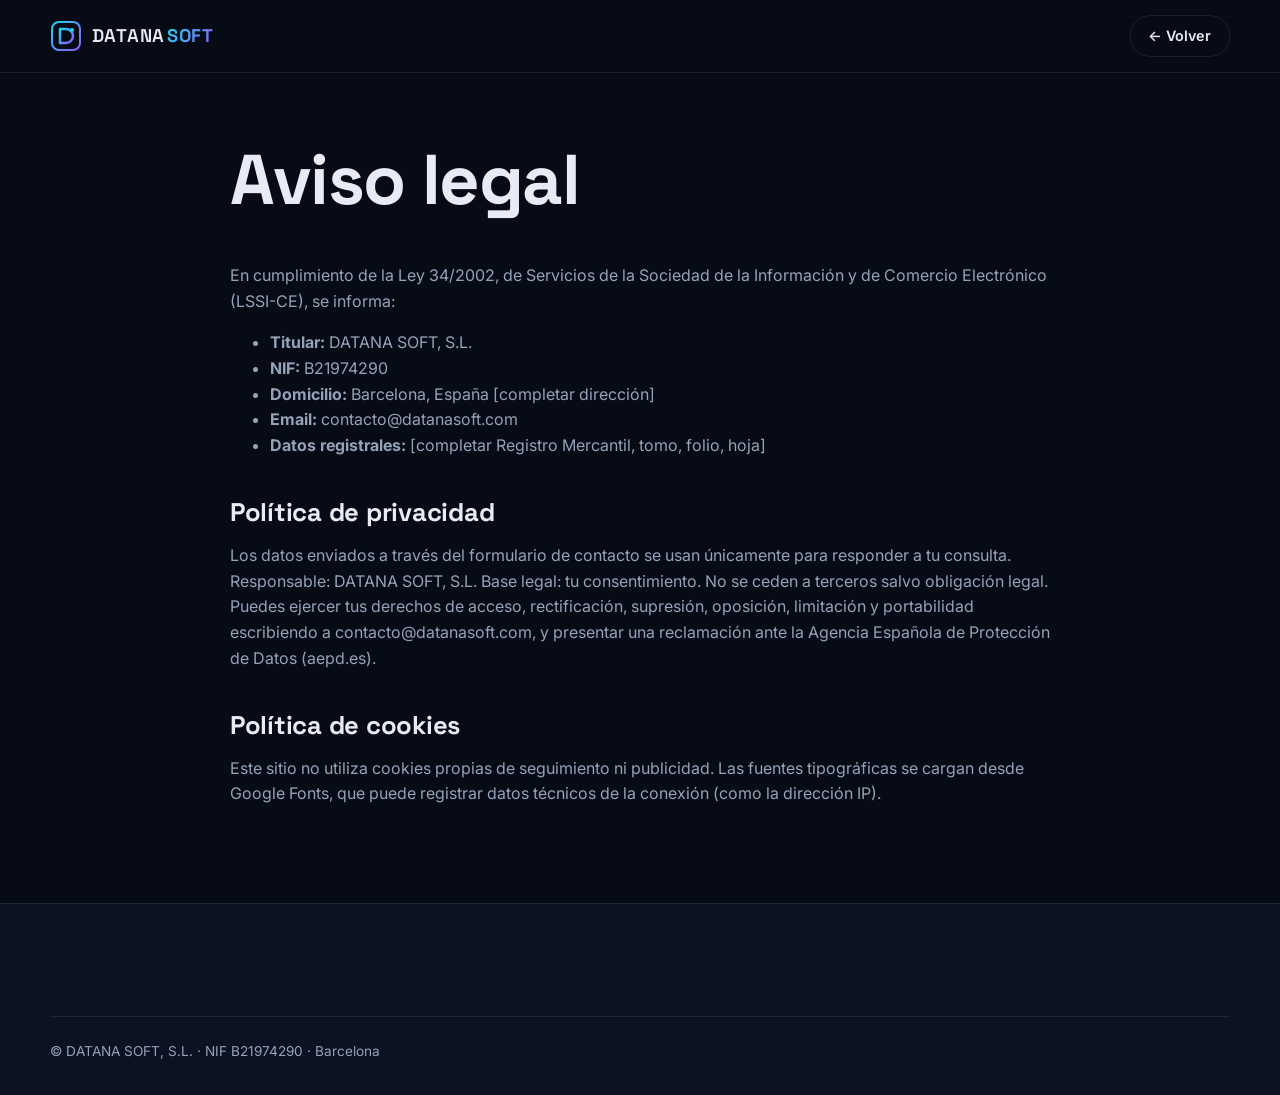
==== legal.html @ d0480a1d "Web inicial DATANA SOFT + despliegue a GitHub Pages Co-Authored-By: Claude Opus 5.5 <noreply@anthrop" ====
<!DOCTYPE html>
<html lang="es">
<head>
  <meta charset="UTF-8" />
  <meta name="viewport" content="width=device-width, initial-scale=1.0" />
  <title>Aviso legal · DATANA SOFT</title>
  <link rel="icon" href="assets/favicon.svg" type="image/svg+xml" />
  <link href="https://fonts.googleapis.com/css2?family=Inter:wght@400;500;600&family=Space+Grotesk:wght@500;600;700&display=swap" rel="stylesheet" />
  <link rel="stylesheet" href="styles.css" />
</head>
<body>
  <header class="nav is-scrolled">
    <div class="container nav__inner">
      <a href="index.html" class="logo"><img src="assets/logo.svg" alt="" width="32" height="32" /><span>DATANA<b>SOFT</b></span></a>
      <a href="index.html" class="btn btn--ghost btn--sm">← Volver</a>
    </div>
  </header>

  <main class="container legal">
    <!-- PLANTILLA: revísala con tu asesor antes de publicarla como definitiva -->
    <h1>Aviso legal</h1>
    <p>En cumplimiento de la Ley 34/2002, de Servicios de la Sociedad de la Información y de Comercio Electrónico (LSSI-CE), se informa:</p>
    <ul>
      <li><b>Titular:</b> DATANA SOFT, S.L.</li>
      <li><b>NIF:</b> B21974290</li>
      <li><b>Domicilio:</b> Barcelona, España [completar dirección]</li>
      <li><b>Email:</b> contacto@datanasoft.com</li>
      <li><b>Datos registrales:</b> [completar Registro Mercantil, tomo, folio, hoja]</li>
    </ul>

    <h2 id="privacidad">Política de privacidad</h2>
    <p>Los datos enviados a través del formulario de contacto se usan únicamente para responder a tu consulta. Responsable: DATANA SOFT, S.L. Base legal: tu consentimiento. No se ceden a terceros salvo obligación legal. Puedes ejercer tus derechos de acceso, rectificación, supresión, oposición, limitación y portabilidad escribiendo a contacto@datanasoft.com, y presentar una reclamación ante la Agencia Española de Protección de Datos (aepd.es).</p>

    <h2 id="cookies">Política de cookies</h2>
    <p>Este sitio no utiliza cookies propias de seguimiento ni publicidad. Las fuentes tipográficas se cargan desde Google Fonts, que puede registrar datos técnicos de la conexión (como la dirección IP).</p>
  </main>

  <footer class="footer">
    <div class="container footer__bottom">© DATANA SOFT, S.L. · NIF B21974290 · Barcelona</div>
  </footer>
</body>
</html>
---- styles.css ----
/* =========================================================
   DATANA SOFT — estilos
   Cambia los colores de marca en :root
   ========================================================= */
:root {
  --bg: #070b16;
  --bg-alt: #0c1222;
  --surface: #111a2e;
  --border: rgba(148, 163, 184, 0.14);
  --text: #e6ebf5;
  --muted: #94a3b8;
  --c1: #22d3ee;   /* cian */
  --c2: #8b5cf6;   /* violeta */
  --grad: linear-gradient(120deg, var(--c1), var(--c2));
  --radius: 18px;
  --maxw: 1180px;
  --font: "Inter", system-ui, sans-serif;
  --font-head: "Space Grotesk", "Inter", sans-serif;
}

*, *::before, *::after { box-sizing: border-box; }
html { scroll-behavior: smooth; }
body {
  margin: 0;
  font-family: var(--font);
  background: var(--bg);
  color: var(--text);
  line-height: 1.6;
  -webkit-font-smoothing: antialiased;
}
img { max-width: 100%; display: block; }
a { color: inherit; text-decoration: none; }
h1, h2, h3, h4 { font-family: var(--font-head); line-height: 1.15; margin: 0 0 .6em; }
h1 { font-size: clamp(2.4rem, 5.5vw, 4.4rem); letter-spacing: -0.02em; }
h2 { font-size: clamp(1.8rem, 3.6vw, 2.8rem); letter-spacing: -0.01em; }
h3 { font-size: 1.25rem; }
p { margin: 0 0 1em; }

.container { width: min(100% - 2.5rem, var(--maxw)); margin-inline: auto; }
.grad { background: var(--grad); -webkit-background-clip: text; background-clip: text; color: transparent; }
.eyebrow {
  text-transform: uppercase; letter-spacing: .18em; font-size: .78rem;
  font-weight: 600; color: var(--c1); margin-bottom: 1rem;
}
.lead { font-size: 1.15rem; color: var(--muted); max-width: 640px; }

/* ---------- Botones ---------- */
.btn {
  display: inline-flex; align-items: center; justify-content: center;
  padding: .9rem 1.6rem; border-radius: 999px; font-weight: 600;
  border: 1px solid transparent; cursor: pointer; font: inherit; font-weight: 600;
  transition: transform .2s, box-shadow .2s, background .2s;
}
.btn--primary { background: var(--grad); color: #050814; }
.btn--primary:hover { transform: translateY(-2px); box-shadow: 0 10px 30px -8px rgba(34, 211, 238, .55); }
.btn--ghost { border-color: var(--border); color: var(--text); }
.btn--ghost:hover { border-color: var(--c1); }
.btn--sm { padding: .55rem 1.1rem; font-size: .9rem; }

/* ---------- Navegación ---------- */
.nav {
  position: fixed; inset: 0 0 auto; z-index: 50;
  transition: background .3s, border-color .3s;
  border-bottom: 1px solid transparent;
}
.nav.is-scrolled { background: rgba(7, 11, 22, .82); backdrop-filter: blur(14px); border-color: var(--border); }
.nav__inner { display: flex; align-items: center; justify-content: space-between; height: 72px; }
.logo { display: flex; align-items: center; gap: .6rem; font-family: var(--font-head); font-weight: 600; font-size: 1.15rem; letter-spacing: .04em; }
.logo b { background: var(--grad); -webkit-background-clip: text; background-clip: text; color: transparent; margin-left: 2px; }
.nav__links { display: flex; align-items: center; gap: 1.8rem; font-size: .95rem; }
.nav__links a:not(.btn) { color: var(--muted); transition: color .2s; }
.nav__links a:not(.btn):hover { color: var(--text); }
.nav__toggle { display: none; background: none; border: 0; cursor: pointer; padding: 8px; }
.nav__toggle span { display: block; width: 22px; height: 2px; background: var(--text); margin: 5px 0; transition: .3s; }

/* ---------- Hero ---------- */
.hero { position: relative; min-height: 100vh; display: flex; align-items: center; overflow: hidden; padding: 120px 0 80px; }
#heroCanvas { position: absolute; inset: 0; width: 100%; height: 100%; }
.hero::after {
  content: ""; position: absolute; inset: 0; pointer-events: none;
  background: radial-gradient(ellipse at 20% 50%, rgba(7,11,22,.9) 0%, rgba(7,11,22,.4) 55%, transparent 80%);
}
.hero__content { position: relative; z-index: 2; }
.hero h1 { max-width: 820px; }
.hero__ctas { display: flex; gap: 1rem; flex-wrap: wrap; margin: 2rem 0 3.5rem; }
.hero__stats { list-style: none; padding: 0; margin: 0; display: flex; gap: 3rem; flex-wrap: wrap; }
.hero__stats strong { display: block; font-family: var(--font-head); font-size: 2.2rem; }
.hero__stats span { color: var(--muted); font-size: .9rem; }

/* ---------- Secciones ---------- */
.section { padding: 110px 0; }
.section--alt { background: var(--bg-alt); }
.section__head { max-width: 720px; margin-bottom: 3.5rem; }
.section__sub { color: var(--muted); }
.grid { display: grid; gap: 1.5rem; }
.grid--3 { grid-template-columns: repeat(3, 1fr); }

.card, .service, .domain {
  background: var(--surface); border: 1px solid var(--border); border-radius: var(--radius);
  padding: 2rem; transition: transform .3s, border-color .3s;
}
.card:hover, .service:hover, .domain:hover { transform: translateY(-4px); border-color: rgba(34, 211, 238, .4); }
.card p, .service p, .domain p { color: var(--muted); }
.card__icon {
  width: 48px; height: 48px; border-radius: 12px; display: grid; place-items: center;
  background: rgba(34, 211, 238, .1); color: var(--c1); font-size: 1.3rem; margin-bottom: 1.4rem;
}
.service { display: flex; flex-direction: column; }
.service__tag { font-size: .8rem; color: var(--c1); font-weight: 600; letter-spacing: .08em; margin-bottom: 1rem; }
.service ul { padding: 0; margin: 0 0 1.6rem; list-style: none; }
.service li { padding: .45rem 0 .45rem 1.4rem; position: relative; font-size: .95rem; border-top: 1px solid var(--border); }
.service li::before { content: ""; position: absolute; left: 0; top: 1rem; width: 8px; height: 8px; border-radius: 2px; background: var(--grad); }
.link { margin-top: auto; color: var(--c1); font-weight: 600; }
.link:hover { text-decoration: underline; }

.domain h3 { font-size: 1.5rem; }
.domain { position: relative; overflow: hidden; }
.domain::before {
  content: ""; position: absolute; inset: 0 0 auto; height: 3px; background: var(--grad);
  transform: scaleX(0); transform-origin: left; transition: transform .4s;
}
.domain:hover::before { transform: scaleX(1); }

/* ---------- Banda ---------- */
.band { border-block: 1px solid var(--border); overflow: hidden; padding: 1.4rem 0; background: var(--bg-alt); }
.band__track { display: flex; gap: 2.5rem; width: max-content; animation: marquee 30s linear infinite; font-family: var(--font-head); font-size: 1.4rem; letter-spacing: .1em; color: var(--muted); white-space: nowrap; }
.band__track span:nth-child(4n+1) { color: var(--text); }
@keyframes marquee { to { transform: translateX(-50%); } }

/* ---------- Metodología ---------- */
.method { display: grid; grid-template-columns: 1.1fr 1fr; gap: 4rem; align-items: center; }
.method__text > p { color: var(--muted); }
.steps { list-style: none; padding: 0; margin: 2rem 0 0; counter-reset: s; }
.steps li {
  counter-increment: s; padding: 1rem 1rem 1rem 3.6rem; position: relative; border-radius: 12px;
  transition: background .4s; cursor: pointer;
}
.steps li::before {
  content: counter(s, decimal-leading-zero); position: absolute; left: 1rem; top: 1rem;
  font-family: var(--font-head); color: var(--muted); font-weight: 600; transition: color .4s;
}
.steps li b { display: block; }
.steps li span { color: var(--muted); font-size: .92rem; }
.steps li.is-active { background: var(--surface); }
.steps li.is-active::before { color: var(--c1); }
.cycle { width: 100%; max-width: 440px; margin-inline: auto; display: block; }
.cycle__ring { fill: none; stroke: var(--border); stroke-width: 2; }
.cycle__progress {
  fill: none; stroke: url(#g1); stroke-width: 4; stroke-linecap: round;
  transform: rotate(-90deg); transform-origin: 200px 200px;
  stroke-dasharray: 942.5; stroke-dashoffset: 942.5; transition: stroke-dashoffset .9s ease;
}
.cycle__node { fill: var(--bg-alt); stroke: var(--border); stroke-width: 2; transition: fill .4s, stroke .4s; }
.cycle__node.is-on { fill: var(--c1); stroke: var(--c1); }
.cycle__label { fill: var(--muted); font: 600 13px var(--font); letter-spacing: .3em; text-anchor: middle; }
.cycle__num { fill: var(--text); font: 700 48px var(--font-head); text-anchor: middle; }

/* ---------- Tecnología ---------- */
.tech { list-style: none; padding: 0; margin: 0; display: flex; flex-wrap: wrap; gap: .9rem; }
.tech li {
  padding: .8rem 1.4rem; border: 1px solid var(--border); border-radius: 999px; background: var(--surface);
  font-weight: 500; transition: border-color .3s, color .3s;
}
.tech li:hover { border-color: var(--c2); color: #c4b5fd; }

/* ---------- Nosotros ---------- */
.about { display: grid; grid-template-columns: 1fr 1.3fr; gap: 4rem; }
.about p { color: var(--muted); font-size: 1.08rem; }

/* ---------- CTA ---------- */
.cta { padding: 40px 0; }
.cta__inner {
  text-align: center; padding: 5rem 2rem; border-radius: 28px; position: relative; overflow: hidden;
  background: radial-gradient(circle at 30% 0%, rgba(34,211,238,.25), transparent 55%),
              radial-gradient(circle at 80% 100%, rgba(139,92,246,.3), transparent 55%), var(--surface);
  border: 1px solid var(--border);
}
.cta__inner h2 { max-width: 680px; margin: 0 auto 2rem; }

/* ---------- Contacto ---------- */
.contact { display: grid; grid-template-columns: 1fr 1.2fr; gap: 4rem; }
.contact > div > p { color: var(--muted); }
.contact__info { list-style: none; padding: 0; margin: 2rem 0 0; }
.contact__info li { padding: 1rem 0; border-top: 1px solid var(--border); display: flex; gap: 1.5rem; }
.contact__info span { color: var(--muted); width: 80px; flex-shrink: 0; }
.contact__info a { color: var(--c1); }
.form { display: grid; gap: 1.1rem; background: var(--surface); padding: 2rem; border-radius: var(--radius); border: 1px solid var(--border); }
.form label { display: grid; gap: .4rem; font-size: .9rem; color: var(--muted); }
.form input, .form textarea {
  font: inherit; color: var(--text); background: var(--bg); border: 1px solid var(--border);
  border-radius: 10px; padding: .8rem 1rem; resize: vertical; transition: border-color .2s;
}
.form input:focus, .form textarea:focus { outline: none; border-color: var(--c1); }
.form__note { margin: 0; font-size: .9rem; color: var(--c1); min-height: 1.2em; }

/* ---------- Footer ---------- */
.footer { border-top: 1px solid var(--border); padding: 4rem 0 2rem; background: var(--bg-alt); }
.footer__grid { display: grid; grid-template-columns: 2fr 1fr 1fr 1fr; gap: 2rem; }
.footer h4 { font-size: .85rem; text-transform: uppercase; letter-spacing: .12em; color: var(--muted); }
.footer__grid a:not(.logo) { display: block; padding: .25rem 0; color: var(--text); opacity: .8; }
.footer__grid a:not(.logo):hover { opacity: 1; color: var(--c1); }
.footer__small { color: var(--muted); margin-top: 1rem; }
.footer__bottom { margin-top: 3rem; padding-top: 1.5rem; border-top: 1px solid var(--border); color: var(--muted); font-size: .85rem; }

/* ---------- Página legal ---------- */
.legal { padding: 140px 0 80px; max-width: 820px; }
.legal h2 { font-size: 1.6rem; margin-top: 2.5rem; }
.legal p, .legal li { color: var(--muted); }

/* ---------- Animación de aparición ---------- */
.reveal { opacity: 0; transform: translateY(28px); transition: opacity .8s ease, transform .8s ease; }
.reveal.is-visible { opacity: 1; transform: none; }

/* ---------- Responsive ---------- */
@media (max-width: 960px) {
  .grid--3 { grid-template-columns: 1fr 1fr; }
  .method, .about, .contact { grid-template-columns: 1fr; gap: 2.5rem; }
  .footer__grid { grid-template-columns: 1fr 1fr; }
}
@media (max-width: 760px) {
  .grid--3 { grid-template-columns: 1fr; }
  .section { padding: 80px 0; }
  .nav__toggle { display: block; }
  .nav__links {
    position: fixed; inset: 72px 0 auto; flex-direction: column; gap: 0; padding: 1rem 1.25rem 1.5rem;
    background: rgba(7, 11, 22, .97); border-bottom: 1px solid var(--border);
    transform: translateY(-120%); transition: transform .35s;
  }
  .nav__links.is-open { transform: none; }
  .nav__links a { padding: .9rem 0; width: 100%; }
  .nav__links .btn { margin-top: .6rem; }
  .hero__stats { gap: 1.8rem; }
}
@media (prefers-reduced-motion: reduce) {
  *, *::before, *::after { animation: none !important; transition: none !important; }
  .reveal { opacity: 1; transform: none; }
}
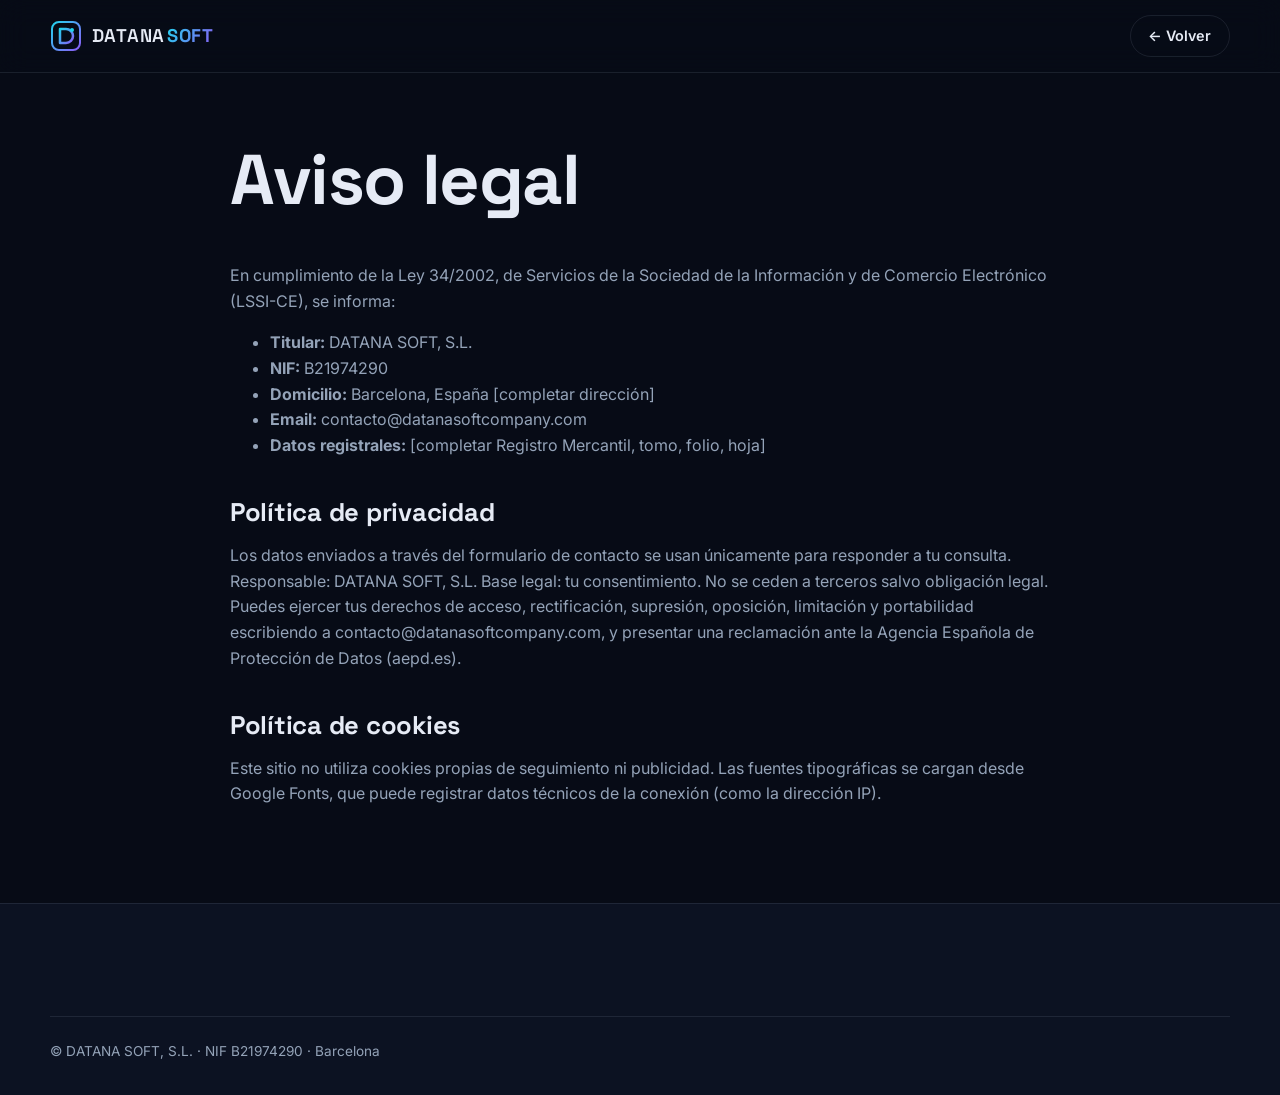
==== commit 29e6320b: "Dominio datanasoftcompany.com y correo de contacto Co-Authored-By: Claude Opus 5.5 <noreply@anthropi" ====
--- a/legal.html
+++ b/legal.html
@@ -24,12 +24,12 @@
       <li><b>Titular:</b> DATANA SOFT, S.L.</li>
       <li><b>NIF:</b> B21974290</li>
       <li><b>Domicilio:</b> Barcelona, España [completar dirección]</li>
-      <li><b>Email:</b> contacto@datanasoft.com</li>
+      <li><b>Email:</b> contacto@datanasoftcompany.com</li>
       <li><b>Datos registrales:</b> [completar Registro Mercantil, tomo, folio, hoja]</li>
     </ul>
 
     <h2 id="privacidad">Política de privacidad</h2>
-    <p>Los datos enviados a través del formulario de contacto se usan únicamente para responder a tu consulta. Responsable: DATANA SOFT, S.L. Base legal: tu consentimiento. No se ceden a terceros salvo obligación legal. Puedes ejercer tus derechos de acceso, rectificación, supresión, oposición, limitación y portabilidad escribiendo a contacto@datanasoft.com, y presentar una reclamación ante la Agencia Española de Protección de Datos (aepd.es).</p>
+    <p>Los datos enviados a través del formulario de contacto se usan únicamente para responder a tu consulta. Responsable: DATANA SOFT, S.L. Base legal: tu consentimiento. No se ceden a terceros salvo obligación legal. Puedes ejercer tus derechos de acceso, rectificación, supresión, oposición, limitación y portabilidad escribiendo a contacto@datanasoftcompany.com, y presentar una reclamación ante la Agencia Española de Protección de Datos (aepd.es).</p>
 
     <h2 id="cookies">Política de cookies</h2>
     <p>Este sitio no utiliza cookies propias de seguimiento ni publicidad. Las fuentes tipográficas se cargan desde Google Fonts, que puede registrar datos técnicos de la conexión (como la dirección IP).</p>
